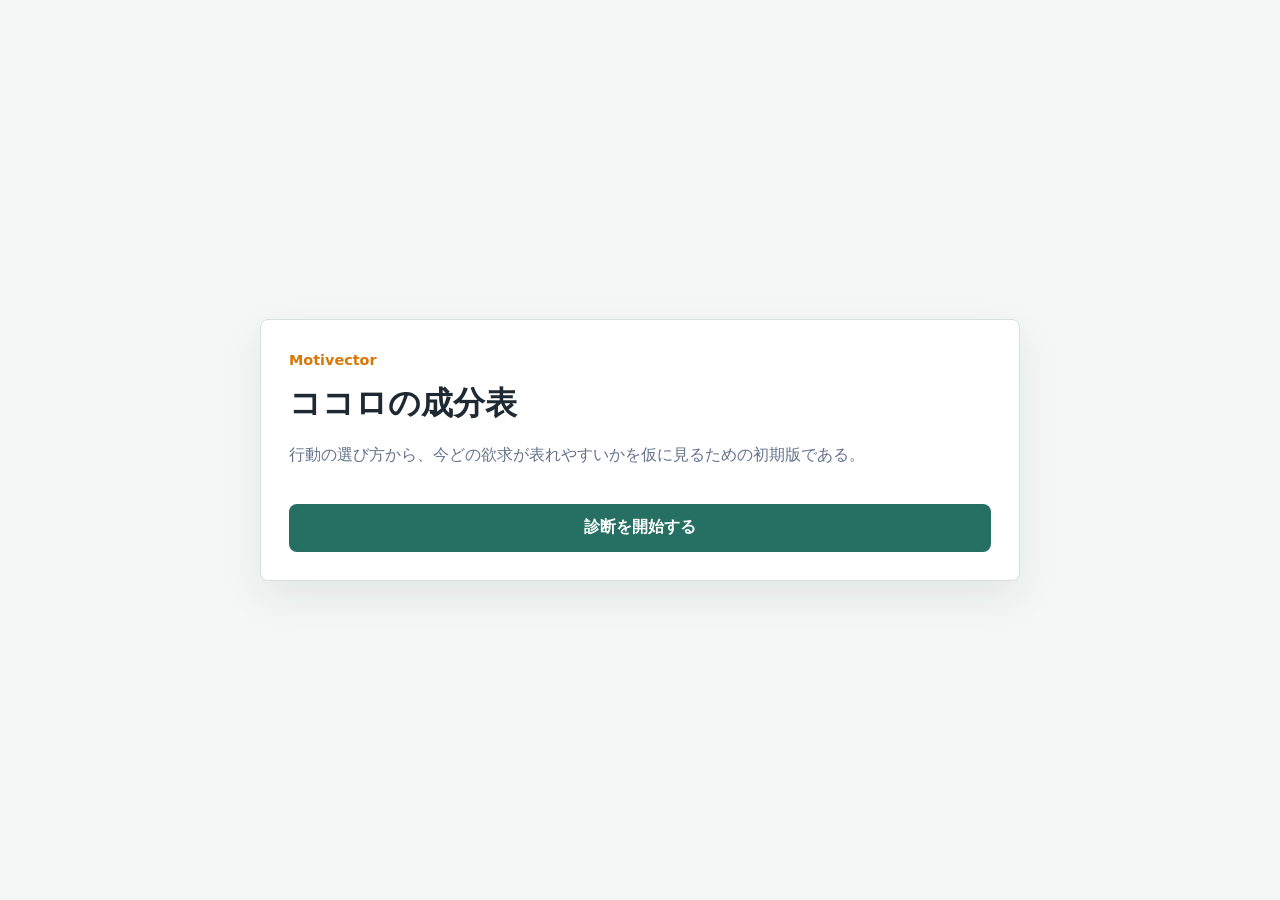
==== index.html @ dc8a85cd "Initial static web app structure" ====
<!doctype html>
<html lang="ja">
<head>
  <meta charset="utf-8">
  <meta name="viewport" content="width=device-width, initial-scale=1">
  <title>Motivector / ココロの成分表</title>
  <link rel="stylesheet" href="css/style.css">
</head>
<body>
  <main class="app-shell">
    <section class="card" id="app" aria-live="polite">
      <p class="loading">読み込み中である...</p>
    </section>
  </main>

  <script src="js/scoring.js"></script>
  <script src="js/resultText.js"></script>
  <script src="js/app.js"></script>
</body>
</html>
---- css/style.css ----
:root {
  --bg: #f4f7f5;
  --card: #ffffff;
  --text: #1f2933;
  --muted: #64748b;
  --line: #d8e0dc;
  --primary: #256f63;
  --primary-dark: #19564c;
  --accent: #d97706;
}

* {
  box-sizing: border-box;
}

body {
  margin: 0;
  min-height: 100vh;
  color: var(--text);
  font-family: system-ui, -apple-system, BlinkMacSystemFont, "Segoe UI", sans-serif;
  background: var(--bg);
}

button {
  font: inherit;
}

.app-shell {
  width: 100%;
  min-height: 100vh;
  display: grid;
  place-items: center;
  padding: 24px 16px;
}

.card {
  width: min(100%, 760px);
  padding: 28px;
  background: var(--card);
  border: 1px solid var(--line);
  border-radius: 8px;
  box-shadow: 0 16px 40px rgba(31, 41, 51, 0.08);
}

.eyebrow {
  margin: 0 0 8px;
  color: var(--accent);
  font-size: 0.9rem;
  font-weight: 700;
}

h1,
h2,
h3 {
  margin: 0;
  line-height: 1.35;
}

h1 {
  font-size: 2rem;
}

h2 {
  font-size: 1.45rem;
}

p {
  line-height: 1.8;
}

.lead,
.muted {
  color: var(--muted);
}

.primary-button,
.choice-button,
.secondary-button {
  width: 100%;
  min-height: 48px;
  border: 0;
  border-radius: 8px;
  cursor: pointer;
}

.primary-button,
.secondary-button {
  margin-top: 18px;
  color: #ffffff;
  font-weight: 700;
  background: var(--primary);
}

.primary-button:hover,
.secondary-button:hover,
.choice-button:hover {
  background: var(--primary-dark);
}

.question-meta {
  display: flex;
  justify-content: space-between;
  gap: 12px;
  margin-bottom: 14px;
  color: var(--muted);
  font-size: 0.9rem;
}

.choices {
  display: grid;
  gap: 12px;
  margin-top: 22px;
}

.choice-button {
  padding: 14px 16px;
  color: var(--text);
  text-align: left;
  background: #eef5f2;
  border: 1px solid var(--line);
}

.choice-button:hover {
  color: #ffffff;
}

.top-list,
.score-grid {
  display: grid;
  gap: 12px;
  margin-top: 18px;
}

.result-card,
.score-row {
  padding: 14px;
  border: 1px solid var(--line);
  border-radius: 8px;
  background: #fbfcfb;
}

.result-card strong,
.score-row strong {
  display: block;
  margin-bottom: 4px;
}

.score-table {
  width: 100%;
  margin-top: 18px;
  border-collapse: collapse;
  font-size: 0.92rem;
}

.score-table th,
.score-table td {
  padding: 10px 8px;
  border-bottom: 1px solid var(--line);
  text-align: right;
}

.score-table th:first-child,
.score-table td:first-child {
  text-align: left;
}

.loading,
.error {
  margin: 0;
}

.error {
  color: #b42318;
}

@media (max-width: 560px) {
  .card {
    padding: 22px 18px;
  }

  h1 {
    font-size: 1.65rem;
  }

  .score-table {
    font-size: 0.84rem;
  }

  .score-table th,
  .score-table td {
    padding: 8px 4px;
  }
}
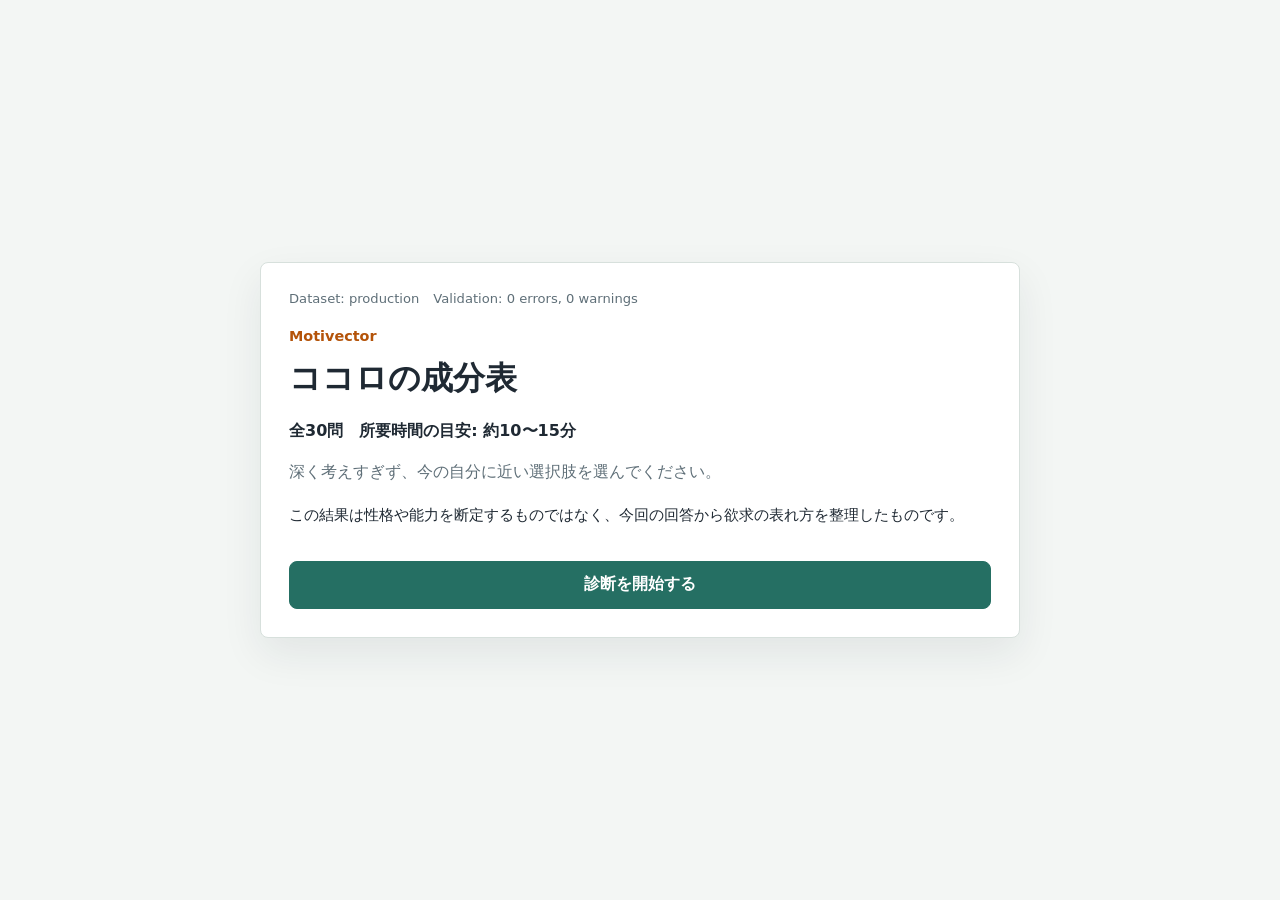
==== commit 2afb3296: "Unify user-facing explanatory text in polite Japanese" ====
--- a/index.html
+++ b/index.html
@@ -9,12 +9,13 @@
 <body>
   <main class="app-shell">
     <section class="card" id="app" aria-live="polite">
-      <p class="loading">読み込み中である...</p>
+      <p class="loading">読み込み中です...</p>
     </section>
   </main>
 
   <script src="js/scoring.js"></script>
   <script src="js/resultText.js"></script>
+  <script src="js/validation.js"></script>
   <script src="js/app.js"></script>
 </body>
 </html>
--- a/css/style.css
+++ b/css/style.css
@@ -1,12 +1,15 @@
 :root {
-  --bg: #f4f7f5;
-  --card: #ffffff;
+  --bg: #f3f6f4;
+  --surface: #ffffff;
+  --surface-soft: #f7faf8;
   --text: #1f2933;
-  --muted: #64748b;
-  --line: #d8e0dc;
+  --muted: #5f6f78;
+  --line: #d7e0dc;
   --primary: #256f63;
   --primary-dark: #19564c;
-  --accent: #d97706;
+  --primary-soft: #dcece7;
+  --accent: #b45309;
+  --low-line: #87959c;
 }
 
 * {
@@ -15,13 +18,15 @@
 
 body {
   margin: 0;
+  min-width: 320px;
   min-height: 100vh;
   color: var(--text);
   font-family: system-ui, -apple-system, BlinkMacSystemFont, "Segoe UI", sans-serif;
   background: var(--bg);
 }
 
-button {
+button,
+summary {
   font: inherit;
 }
 
@@ -36,10 +41,31 @@
 .card {
   width: min(100%, 760px);
   padding: 28px;
-  background: var(--card);
+  background: var(--surface);
   border: 1px solid var(--line);
   border-radius: 8px;
   box-shadow: 0 16px 40px rgba(31, 41, 51, 0.08);
+}
+
+.card.result-view {
+  width: min(100%, 920px);
+  padding: 12px 0 40px;
+  background: transparent;
+  border: 0;
+  box-shadow: none;
+}
+
+.status-strip {
+  display: flex;
+  flex-wrap: wrap;
+  gap: 8px 14px;
+  margin: 0 0 18px;
+  color: var(--muted);
+  font-size: 0.82rem;
+}
+
+.status-warning {
+  color: var(--accent);
 }
 
 .eyebrow {
@@ -54,6 +80,7 @@
 h3 {
   margin: 0;
   line-height: 1.35;
+  letter-spacing: 0;
 }
 
 h1 {
@@ -61,16 +88,37 @@
 }
 
 h2 {
-  font-size: 1.45rem;
+  font-size: 1.4rem;
+}
+
+h3 {
+  font-size: 1.08rem;
 }
 
 p {
-  line-height: 1.8;
+  line-height: 1.75;
 }
 
 .lead,
-.muted {
-  color: var(--muted);
+.muted,
+.section-note {
+  color: var(--muted);
+}
+
+.notice,
+.section-note {
+  font-size: 0.94rem;
+}
+
+.intro-facts {
+  display: flex;
+  flex-wrap: wrap;
+  gap: 8px 16px;
+  margin: 20px 0 8px;
+}
+
+.intro-fact {
+  font-weight: 700;
 }
 
 .primary-button,
@@ -78,7 +126,6 @@
 .secondary-button {
   width: 100%;
   min-height: 48px;
-  border: 0;
   border-radius: 8px;
   cursor: pointer;
 }
@@ -89,12 +136,22 @@
   color: #ffffff;
   font-weight: 700;
   background: var(--primary);
+  border: 1px solid var(--primary);
 }
 
 .primary-button:hover,
-.secondary-button:hover,
-.choice-button:hover {
+.secondary-button:hover {
   background: var(--primary-dark);
+  border-color: var(--primary-dark);
+}
+
+.primary-button:focus-visible,
+.secondary-button:focus-visible,
+.back-button:focus-visible,
+.choice-button:focus-visible,
+summary:focus-visible {
+  outline: 3px solid rgba(180, 83, 9, 0.35);
+  outline-offset: 3px;
 }
 
 .question-meta {
@@ -116,52 +173,289 @@
   padding: 14px 16px;
   color: var(--text);
   text-align: left;
+  line-height: 1.55;
   background: #eef5f2;
   border: 1px solid var(--line);
 }
 
 .choice-button:hover {
   color: #ffffff;
-}
-
-.top-list,
-.score-grid {
-  display: grid;
+  background: var(--primary-dark);
+  border-color: var(--primary-dark);
+}
+
+.question-actions {
+  display: flex;
+  justify-content: flex-start;
+  margin-top: 18px;
+}
+
+.back-button {
+  min-height: 42px;
+  padding: 9px 14px;
+  color: var(--primary-dark);
+  font-weight: 700;
+  background: var(--surface);
+  border: 1px solid var(--line);
+  border-radius: 8px;
+  cursor: pointer;
+}
+
+.back-button:hover:not(:disabled) {
+  color: #ffffff;
+  background: var(--primary-dark);
+  border-color: var(--primary-dark);
+}
+
+.back-button:disabled {
+  color: var(--muted);
+  cursor: not-allowed;
+  opacity: 0.62;
+}
+
+.choice-button.is-selected {
+  background: #ffffff;
+  border-color: var(--primary);
+  box-shadow: inset 4px 0 0 var(--primary);
+}
+
+.choice-button.is-selected:hover {
+  color: #ffffff;
+  background: var(--primary-dark);
+  border-color: var(--primary-dark);
+}
+
+.selected-label {
+  display: inline-block;
+  margin: 0 8px 6px 0;
+  padding: 2px 7px;
+  color: var(--primary-dark);
+  font-size: 0.78rem;
+  font-weight: 700;
+  line-height: 1.4;
+  background: var(--primary-soft);
+  border-radius: 4px;
+}
+
+.choice-button:hover .selected-label,
+.choice-button.is-selected:hover .selected-label {
+  color: var(--primary-dark);
+  background: #ffffff;
+}
+
+.result-header {
+  padding: 28px;
+  background: var(--surface);
+  border: 1px solid var(--line);
+  border-radius: 8px;
+}
+
+.result-header .lead {
+  max-width: 720px;
+  margin-bottom: 0;
+}
+
+.result-section {
+  margin-top: 34px;
+}
+
+.result-section > h2 {
+  margin-bottom: 10px;
+}
+
+.top-needs {
+  display: grid;
+  grid-template-columns: repeat(3, minmax(0, 1fr));
+  gap: 14px;
+  margin-top: 18px;
+}
+
+.top-need-card {
+  min-width: 0;
+  padding: 20px;
+  background: var(--surface);
+  border: 1px solid var(--line);
+  border-top: 4px solid var(--primary);
+  border-radius: 8px;
+}
+
+.need-heading {
+  display: grid;
+  grid-template-columns: auto 1fr;
+  align-items: center;
+  gap: 8px 10px;
+}
+
+.need-heading.compact {
+  grid-template-columns: minmax(0, 1fr) auto;
+}
+
+.rank-badge {
+  min-width: 42px;
+  padding: 4px 7px;
+  color: var(--primary-dark);
+  font-size: 0.82rem;
+  font-weight: 700;
+  text-align: center;
+  background: var(--primary-soft);
+  border-radius: 4px;
+}
+
+.need-score {
+  grid-column: 1 / -1;
+  color: var(--primary-dark);
+  font-size: 0.92rem;
+}
+
+.need-description,
+.need-result-text {
+  margin-bottom: 0;
+}
+
+.need-description {
+  color: var(--muted);
+  font-size: 0.92rem;
+}
+
+.need-result-text {
+  font-size: 0.96rem;
+}
+
+.low-needs-section {
+  padding-top: 28px;
+  border-top: 1px solid var(--line);
+}
+
+.low-needs {
+  display: grid;
+  grid-template-columns: repeat(2, minmax(0, 1fr));
+  gap: 18px;
+  margin-top: 18px;
+}
+
+.low-need-item {
+  min-width: 0;
+  padding: 4px 0 4px 16px;
+  border-left: 4px solid var(--low-line);
+}
+
+.low-need-item .need-score {
+  grid-column: auto;
+  color: var(--muted);
+  text-align: right;
+}
+
+.balance-chart {
+  display: grid;
+  gap: 13px;
+  margin-top: 20px;
+  padding: 22px;
+  background: var(--surface);
+  border: 1px solid var(--line);
+  border-radius: 8px;
+}
+
+.balance-row {
+  min-width: 0;
+}
+
+.balance-label {
+  display: flex;
+  justify-content: space-between;
   gap: 12px;
-  margin-top: 18px;
-}
-
-.result-card,
-.score-row {
+  margin-bottom: 5px;
+  font-size: 0.94rem;
+}
+
+.balance-label strong {
+  min-width: 3.5em;
+  text-align: right;
+}
+
+.balance-track {
+  width: 100%;
+  height: 14px;
+  overflow: hidden;
+  background: #e3e9e6;
+  border: 1px solid #ccd7d2;
+  border-radius: 3px;
+}
+
+.balance-fill {
+  display: block;
+  height: 100%;
+  background: var(--primary);
+}
+
+.score-details {
+  margin-top: 34px;
+  background: var(--surface);
+  border: 1px solid var(--line);
+  border-radius: 8px;
+}
+
+.score-details summary {
+  padding: 18px 20px;
+  font-weight: 700;
+  cursor: pointer;
+}
+
+.score-details > .section-note,
+.score-detail-list {
+  margin-right: 20px;
+  margin-left: 20px;
+}
+
+.score-detail-list {
+  display: grid;
+  grid-template-columns: repeat(2, minmax(0, 1fr));
+  gap: 12px;
+  padding-bottom: 20px;
+}
+
+.score-detail-item {
+  min-width: 0;
   padding: 14px;
-  border: 1px solid var(--line);
-  border-radius: 8px;
-  background: #fbfcfb;
-}
-
-.result-card strong,
-.score-row strong {
-  display: block;
-  margin-bottom: 4px;
-}
-
-.score-table {
-  width: 100%;
-  margin-top: 18px;
-  border-collapse: collapse;
-  font-size: 0.92rem;
-}
-
-.score-table th,
-.score-table td {
-  padding: 10px 8px;
+  background: var(--surface-soft);
+  border: 1px solid var(--line);
+  border-radius: 6px;
+}
+
+.score-detail-item dl {
+  margin: 10px 0 0;
+}
+
+.score-detail-item dl > div {
+  display: flex;
+  justify-content: space-between;
+  gap: 12px;
+  padding: 5px 0;
   border-bottom: 1px solid var(--line);
+}
+
+.score-detail-item dl > div:last-child {
+  border-bottom: 0;
+}
+
+.score-detail-item dt,
+.score-detail-item dd {
+  min-width: 0;
+  margin: 0;
+  overflow-wrap: anywhere;
+}
+
+.score-detail-item dt {
+  color: var(--muted);
+  font-size: 0.84rem;
+}
+
+.score-detail-item dd {
+  font-variant-numeric: tabular-nums;
   text-align: right;
 }
 
-.score-table th:first-child,
-.score-table td:first-child {
-  text-align: left;
+.restart-button {
+  max-width: 360px;
 }
 
 .loading,
@@ -173,21 +467,57 @@
   color: #b42318;
 }
 
+@media (max-width: 720px) {
+  .top-needs,
+  .low-needs,
+  .score-detail-list {
+    grid-template-columns: 1fr;
+  }
+
+  .need-heading.compact {
+    grid-template-columns: 1fr;
+  }
+
+  .low-need-item .need-score {
+    text-align: left;
+  }
+}
+
 @media (max-width: 560px) {
+  .app-shell {
+    padding: 16px 12px;
+  }
+
   .card {
     padding: 22px 18px;
   }
 
+  .card.result-view {
+    padding-right: 0;
+    padding-left: 0;
+  }
+
   h1 {
     font-size: 1.65rem;
   }
 
-  .score-table {
-    font-size: 0.84rem;
-  }
-
-  .score-table th,
-  .score-table td {
-    padding: 8px 4px;
-  }
-}
+  h2 {
+    font-size: 1.25rem;
+  }
+
+  .result-header,
+  .top-need-card,
+  .balance-chart {
+    padding: 18px;
+  }
+
+  .balance-label {
+    font-size: 0.9rem;
+  }
+
+  .score-details > .section-note,
+  .score-detail-list {
+    margin-right: 14px;
+    margin-left: 14px;
+  }
+}
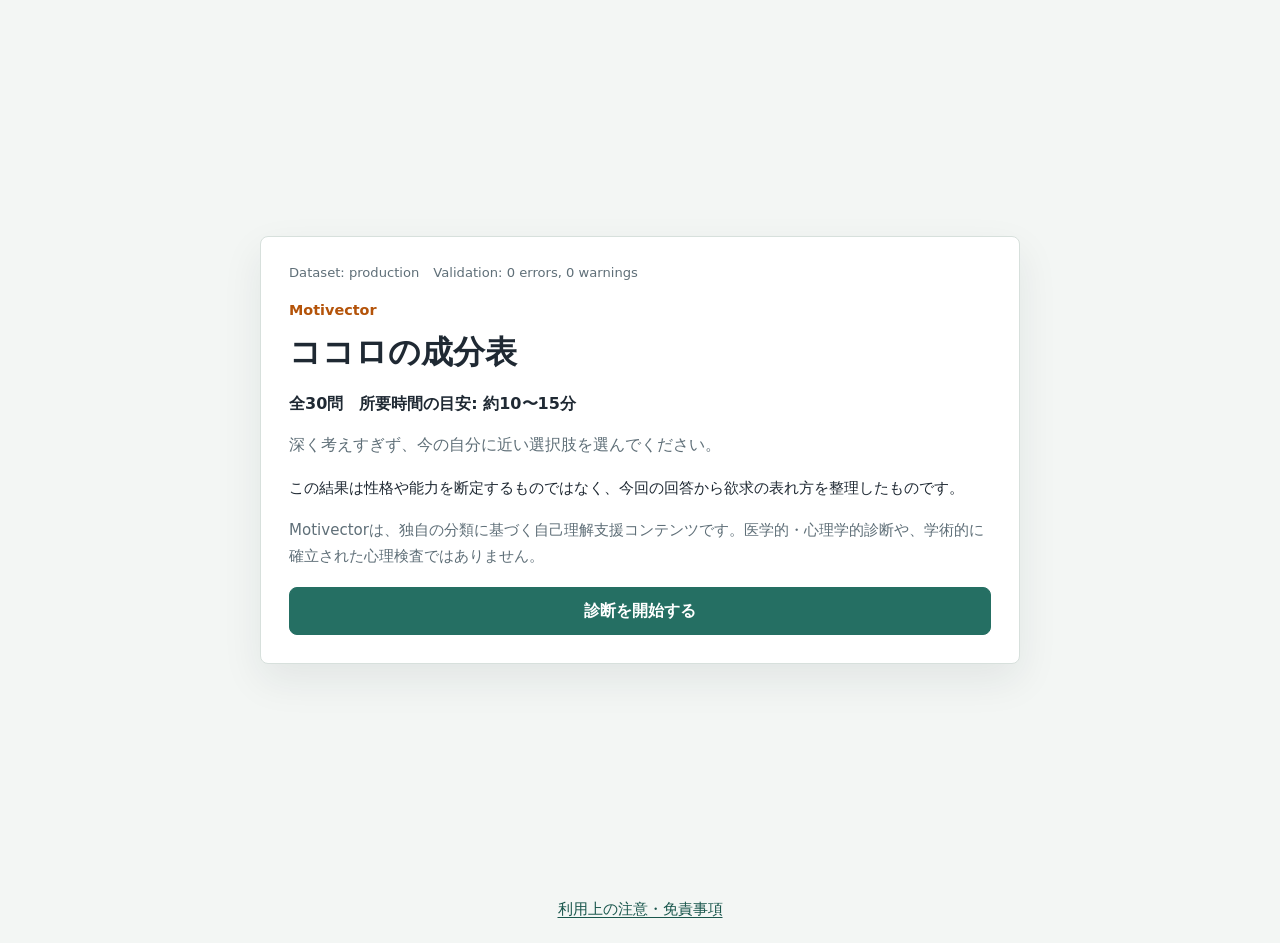
==== commit dfb53ef5: "Add Motivector result character images" ====
--- a/index.html
+++ b/index.html
@@ -13,9 +13,14 @@
     </section>
   </main>
 
+  <footer class="site-footer">
+    <a href="notice.html">利用上の注意・免責事項</a>
+  </footer>
+
   <script src="js/scoring.js"></script>
   <script src="js/resultText.js"></script>
   <script src="js/validation.js"></script>
+  <script src="js/resultPictures.js"></script>
   <script src="js/app.js"></script>
 </body>
 </html>
--- a/css/style.css
+++ b/css/style.css
@@ -467,6 +467,131 @@
   color: #b42318;
 }
 
+
+.result-visual {
+  margin: 24px 0 0;
+  padding: 24px;
+  background: var(--surface);
+  border: 1px solid var(--line);
+  border-radius: 8px;
+}
+
+.result-visual-stage {
+  display: grid;
+  min-width: 0;
+  min-height: 220px;
+  place-items: center;
+  padding: 16px;
+  overflow: hidden;
+  background: var(--surface-soft);
+  border-radius: 8px;
+}
+
+.result-visual-image {
+  display: block;
+  width: min(100%, 560px);
+  height: auto;
+  max-height: 560px;
+  margin: 0 auto;
+  object-fit: contain;
+}
+
+.result-visual-caption {
+  display: flex;
+  flex-wrap: wrap;
+  justify-content: center;
+  gap: 6px 10px;
+  margin-top: 14px;
+  color: var(--muted);
+  font-size: 0.94rem;
+  line-height: 1.6;
+  text-align: center;
+}
+
+.result-visual-caption strong {
+  color: var(--text);
+}
+
+.result-visual-separator {
+  color: var(--accent);
+}
+
+.result-visual-fallback {
+  margin: 0;
+  color: var(--muted);
+  font-size: 0.94rem;
+}
+
+
+.start-caution {
+  margin: 14px 0 0;
+  color: var(--muted);
+  font-size: 0.94rem;
+}
+
+.result-caution {
+  margin-top: 34px;
+  padding: 20px 22px;
+  background: var(--surface-soft);
+  border: 1px solid var(--line);
+  border-radius: 8px;
+}
+
+.result-caution h2 {
+  font-size: 1.08rem;
+}
+
+.result-caution p {
+  margin-bottom: 0;
+  color: var(--muted);
+}
+
+.site-footer {
+  padding: 0 16px 24px;
+  color: var(--muted);
+  font-size: 0.94rem;
+  text-align: center;
+}
+
+.site-footer a,
+.notice-back-link {
+  color: var(--primary-dark);
+  text-underline-offset: 3px;
+}
+
+.site-footer a:focus-visible,
+.notice-back-link:focus-visible {
+  outline: 3px solid rgba(180, 83, 9, 0.35);
+  outline-offset: 3px;
+}
+
+.notice-page {
+  place-items: start center;
+}
+
+.notice-card {
+  width: min(100%, 820px);
+}
+
+.notice-card > header {
+  margin-bottom: 28px;
+}
+
+.notice-section + .notice-section {
+  margin-top: 30px;
+  padding-top: 26px;
+  border-top: 1px solid var(--line);
+}
+
+.notice-section p {
+  margin: 12px 0 0;
+}
+
+.notice-back-link {
+  display: inline-block;
+  margin-top: 32px;
+  font-weight: 700;
+}
 @media (max-width: 720px) {
   .top-needs,
   .low-needs,
@@ -511,6 +636,19 @@
     padding: 18px;
   }
 
+  .result-visual {
+    padding: 14px;
+  }
+
+  .result-visual-stage {
+    min-height: 160px;
+    padding: 10px;
+  }
+
+  .result-visual-caption {
+    display: grid;
+  }
+
   .balance-label {
     font-size: 0.9rem;
   }
